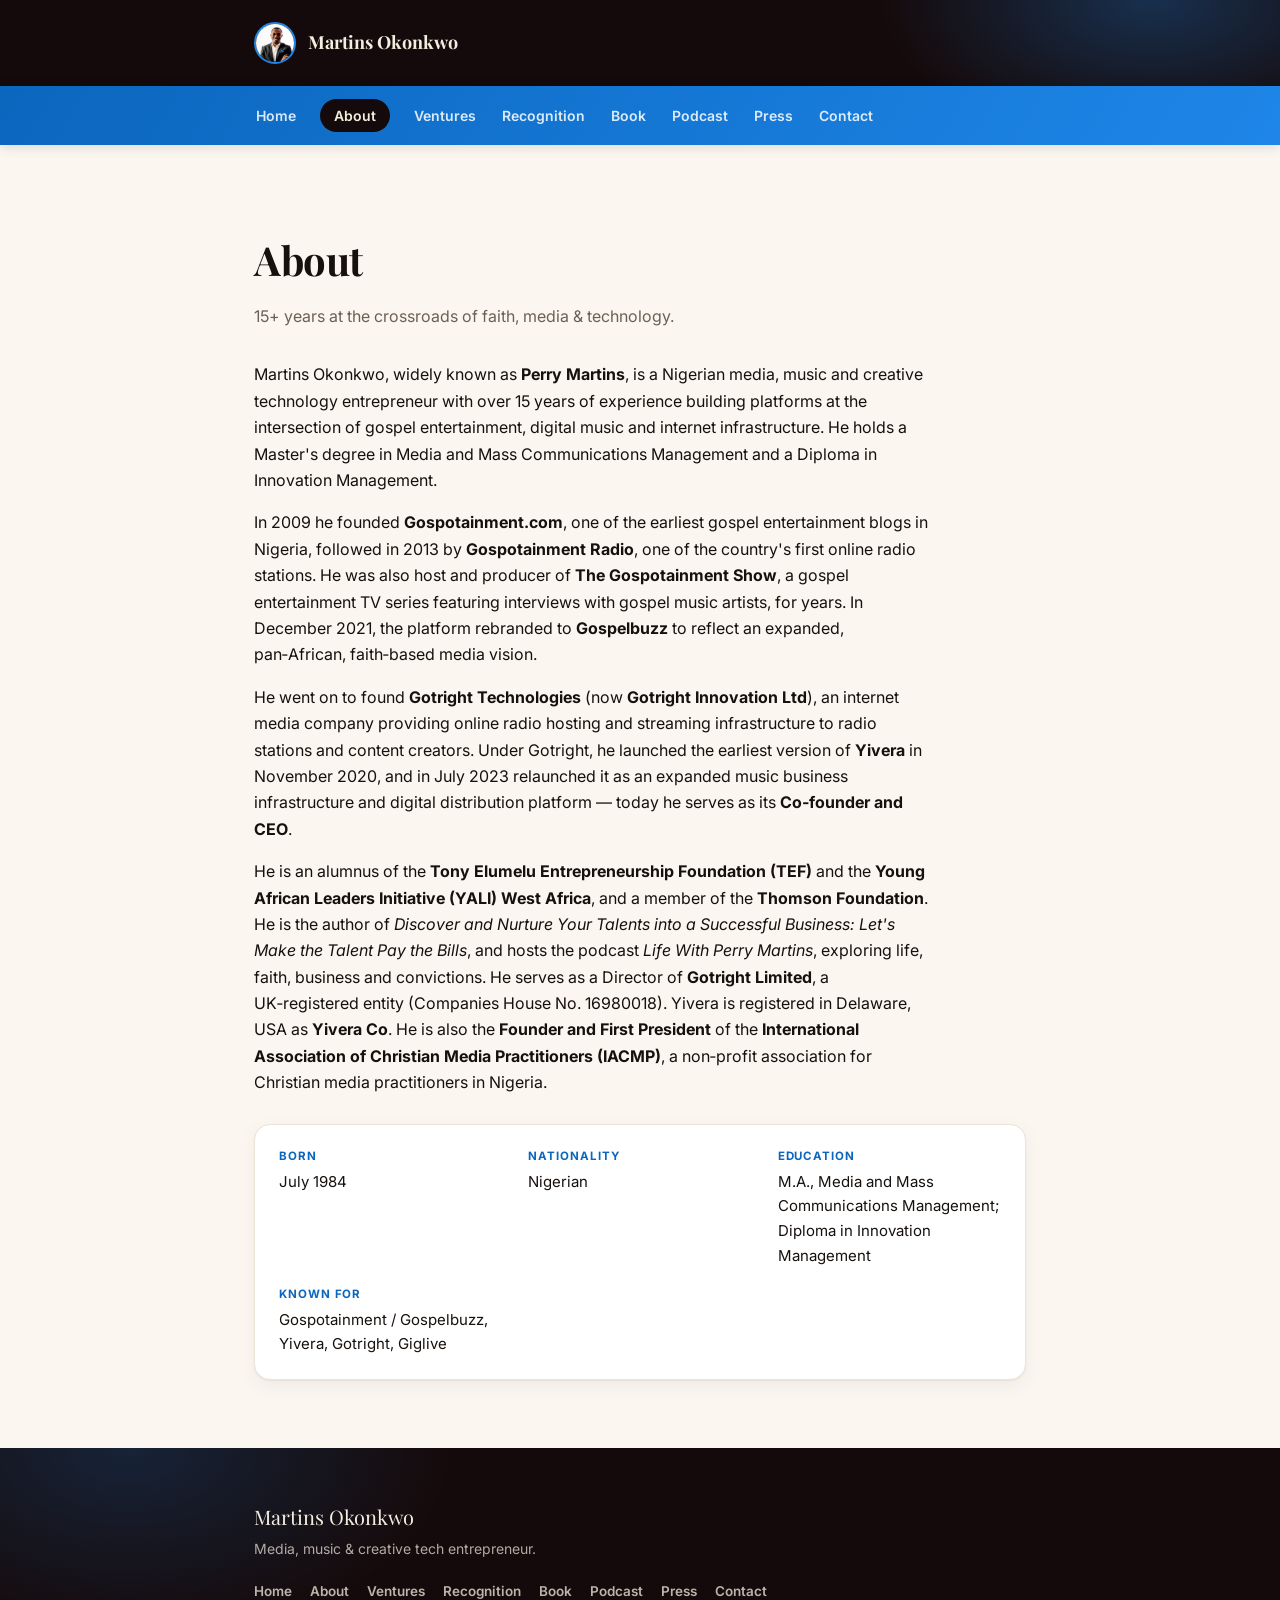
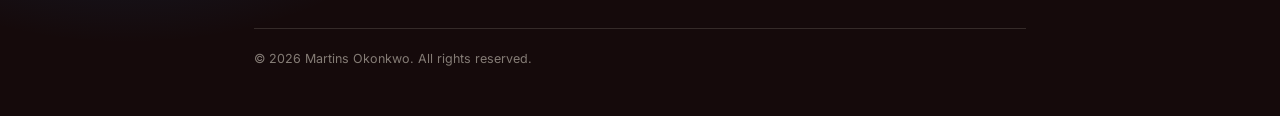
==== about.html @ 7161580d "Move full bio and personal facts (DOB, nationality) to a dedicated About page" ====
<!DOCTYPE html>
<html lang="en">
<head>
<meta charset="UTF-8">
<meta name="viewport" content="width=device-width, initial-scale=1.0">
<title>About — Martins Okonkwo (Perry Martins)</title>
<meta name="description" content="About Martins Okonkwo, known as Perry Martins — a Nigerian media, music and creative tech entrepreneur. Background, education, ventures and biography.">
<link rel="canonical" href="https://martinsokonkwo.com/about.html">
<meta property="og:type" content="profile">
<meta property="og:title" content="About — Martins Okonkwo (Perry Martins)">
<meta property="og:description" content="Background, education, ventures and biography of Martins Okonkwo (Perry Martins).">
<meta property="og:url" content="https://martinsokonkwo.com/about.html">
<meta property="og:image" content="https://martinsokonkwo.com/assets/headshot.jpg">
<meta name="twitter:card" content="summary">
<link rel="icon" href="data:image/svg+xml,%3Csvg xmlns='http://www.w3.org/2000/svg' viewBox='0 0 64 64'%3E%3Crect width='64' height='64' rx='14' fill='%23150a0b'/%3E%3Ctext x='32' y='42' font-family='Georgia,serif' font-size='28' font-weight='700' fill='%231e86e8' text-anchor='middle'%3EMO%3C/text%3E%3C/svg%3E">
<link rel="stylesheet" href="styles.css">
<script type="application/ld+json">
{
  "@context": "https://schema.org",
  "@type": "Person",
  "name": "Martins Okonkwo",
  "alternateName": "Perry Martins",
  "url": "https://martinsokonkwo.com/",
  "image": "https://martinsokonkwo.com/assets/headshot.jpg",
  "jobTitle": "Media, Music and Creative Tech Entrepreneur",
  "description": "Martins Okonkwo, known professionally as Perry Martins, is a Nigerian media, music and creative technology entrepreneur with over 15 years of experience. He founded Gospotainment (now Gospelbuzz), one of Nigeria's earliest gospel entertainment platforms, and Gotright Innovation Ltd. He is Co-founder and CEO of Yivera, a music business infrastructure and digital distribution platform.",
  "nationality": {
    "@type": "Country",
    "name": "Nigeria"
  },
  "birthDate": "1984-07",
  "alumniOf": [
    {
      "@type": "EducationalOrganization",
      "name": "Tony Elumelu Entrepreneurship Foundation"
    },
    {
      "@type": "EducationalOrganization",
      "name": "Young African Leaders Initiative (YALI) West Africa"
    }
  ]
}
</script>
</head>
<body>

<header class="page-header">
  <div class="wrap">
    <a href="/" class="brand">
      <img class="brand-avatar" src="assets/headshot.jpg" alt="Martins Okonkwo (Perry Martins)">
      <span>Martins Okonkwo</span>
    </a>
  </div>
</header>

<nav class="subnav">
  <div class="wrap">
    <a href="/">Home</a>
    <a href="/about.html" class="active">About</a>
    <a href="/ventures.html">Ventures</a>
    <a href="/recognition.html">Recognition</a>
    <a href="/book.html">Book</a>
    <a href="/podcast.html">Podcast</a>
    <a href="/press.html">Press</a>
    <a href="/contact.html">Contact</a>
  </div>
</nav>

<main>
  <section id="about">
    <div class="wrap reveal">
      <h1 class="page-title">About</h1>
      <p class="page-intro">15+ years at the crossroads of faith, media &amp; technology.</p>

      <p>Martins Okonkwo, widely known as <strong>Perry Martins</strong>, is a Nigerian media, music and creative technology entrepreneur with over 15 years of experience building platforms at the intersection of gospel entertainment, digital music and internet infrastructure. He holds a Master's degree in Media and Mass Communications Management and a Diploma in Innovation Management.</p>
      <p>In 2009 he founded <strong>Gospotainment.com</strong>, one of the earliest gospel entertainment blogs in Nigeria, followed in 2013 by <strong>Gospotainment Radio</strong>, one of the country's first online radio stations. He was also host and producer of <strong>The Gospotainment Show</strong>, a gospel entertainment TV series featuring interviews with gospel music artists, for years. In December 2021, the platform rebranded to <strong>Gospelbuzz</strong> to reflect an expanded, pan‑African, faith‑based media vision.</p>
      <p>He went on to found <strong>Gotright Technologies</strong> (now <strong>Gotright Innovation Ltd</strong>), an internet media company providing online radio hosting and streaming infrastructure to radio stations and content creators. Under Gotright, he launched the earliest version of <strong>Yivera</strong> in November 2020, and in July 2023 relaunched it as an expanded music business infrastructure and digital distribution platform — today he serves as its <strong>Co‑founder and CEO</strong>.</p>
      <p>He is an alumnus of the <strong>Tony Elumelu Entrepreneurship Foundation (TEF)</strong> and the <strong>Young African Leaders Initiative (YALI) West Africa</strong>, and a member of the <strong>Thomson Foundation</strong>. He is the author of <em>Discover and Nurture Your Talents into a Successful Business: Let's Make the Talent Pay the Bills</em>, and hosts the podcast <em>Life With Perry Martins</em>, exploring life, faith, business and convictions. He serves as a Director of <strong>Gotright Limited</strong>, a UK‑registered entity (Companies House No. 16980018). Yivera is registered in Delaware, USA as <strong>Yivera Co</strong>. He is also the <strong>Founder and First President</strong> of the <strong>International Association of Christian Media Practitioners (IACMP)</strong>, a non‑profit association for Christian media practitioners in Nigeria.</p>

      <dl class="facts">
        <div><dt>Born</dt><dd>July 1984</dd></div>
        <div><dt>Nationality</dt><dd>Nigerian</dd></div>
        <div><dt>Education</dt><dd>M.A., Media and Mass Communications Management; Diploma in Innovation Management</dd></div>
        <div><dt>Known for</dt><dd>Gospotainment / Gospelbuzz, Yivera, Gotright, Giglive</dd></div>
      </dl>
    </div>
  </section>
</main>

<footer>
  <div class="wrap">
    <p class="footer-brand">Martins Okonkwo</p>
    <p>Media, music &amp; creative tech entrepreneur.</p>
    <nav class="footer-links">
      <a href="/">Home</a>
      <a href="/about.html">About</a>
      <a href="/ventures.html">Ventures</a>
      <a href="/recognition.html">Recognition</a>
      <a href="/book.html">Book</a>
      <a href="/podcast.html">Podcast</a>
      <a href="/press.html">Press</a>
      <a href="/contact.html">Contact</a>
    </nav>
    <p class="copyright">&copy; <span id="year"></span> Martins Okonkwo. All rights reserved.</p>
  </div>
</footer>

<script src="script.js" defer></script>

</body>
</html>
---- styles.css ----
@import url('https://fonts.googleapis.com/css2?family=Playfair+Display:wght@600;700;800&family=Inter:wght@400;500;600;700&display=swap');

:root {
  --bg: #fbf7f0;
  --bg-alt: #f3ecdc;
  --surface: #ffffff;
  --text: #17110d;
  --text-muted: #6b6055;
  --accent: #1e86e8;
  --accent-strong: #0b66be;
  --border: #ece4d6;
  --dark-bg: #150a0b;
  --dark-bg-2: #1f1213;
  --dark-surface: #231314;
  --cream: #f4eee0;
  --shadow: 0 1px 2px rgba(23,17,13,0.06), 0 6px 20px rgba(23,17,13,0.05);
  --shadow-lg: 0 10px 30px rgba(23,17,13,0.10), 0 2px 8px rgba(23,17,13,0.06);
  --radius: 16px;
  --max: 820px;
  --font-display: "Playfair Display", Georgia, "Times New Roman", serif;
  --font-body: "Inter", -apple-system, "Segoe UI", Roboto, Helvetica, Arial, sans-serif;
}

@media (prefers-color-scheme: dark) {
  :root {
    --bg: #16140f;
    --bg-alt: #1c1912;
    --surface: #211d17;
    --text: #f2ede4;
    --text-muted: #b9b1a3;
    --accent: #4fa8f5;
    --accent-strong: #7cc1ff;
    --border: #362f24;
    --shadow: 0 1px 2px rgba(0,0,0,0.3), 0 10px 30px rgba(0,0,0,0.35);
    --shadow-lg: 0 14px 34px rgba(0,0,0,0.42), 0 3px 10px rgba(0,0,0,0.3);
  }
}

* { box-sizing: border-box; }

html { scroll-behavior: smooth; }

body {
  margin: 0;
  background: var(--bg);
  color: var(--text);
  font-family: var(--font-body);
  line-height: 1.65;
  -webkit-font-smoothing: antialiased;
  overflow-x: hidden;
}

.wrap {
  max-width: var(--max);
  margin: 0 auto;
  padding: 0 24px;
  position: relative;
}

.scroll-progress {
  position: fixed;
  top: 0; left: 0;
  height: 3px;
  width: 0%;
  background: linear-gradient(90deg, var(--accent), var(--accent-strong));
  z-index: 1000;
  transition: width .08s linear;
}

/* ---------- Hero ---------- */

header.hero {
  position: relative;
  background: var(--dark-bg);
  color: var(--cream);
  padding: 96px 0 76px;
  overflow: hidden;
  isolation: isolate;
}

header.hero::before {
  content: "";
  position: absolute;
  inset: 0;
  z-index: -2;
  background:
    radial-gradient(ellipse 620px 420px at 82% -8%, rgba(30,134,232,0.34), transparent 60%),
    radial-gradient(ellipse 500px 380px at -6% 100%, rgba(30,134,232,0.18), transparent 60%),
    var(--dark-bg);
}

header.hero::after {
  content: "";
  position: absolute;
  inset: 0;
  z-index: -1;
  opacity: 0.5;
  background-image: radial-gradient(rgba(244,238,224,0.10) 1px, transparent 1px);
  background-size: 22px 22px;
  mask-image: radial-gradient(ellipse 70% 70% at 30% 30%, black, transparent);
}

.hero-grid {
  max-width: 1120px;
  margin: 0 auto;
  padding: 0 24px;
  display: flex;
  align-items: center;
  gap: 56px;
  flex-wrap: wrap;
}

.hero-text { flex: 1 1 420px; }

.hero-media {
  position: relative;
  flex: 0 1 380px;
  max-width: 380px;
  margin-left: auto;
}

.hero-media::before {
  content: "";
  position: absolute;
  inset: 20px -20px -20px 20px;
  z-index: 0;
  background: linear-gradient(135deg, var(--accent), #6fc3ff);
  border-radius: 20px;
}

.hero-media img {
  position: relative;
  z-index: 1;
  display: block;
  width: 100%;
  aspect-ratio: 4 / 5;
  object-fit: cover;
  object-position: 50% 15%;
  border-radius: 20px;
  box-shadow: var(--shadow-lg);
}

.broadcast-ring {
  position: absolute;
  top: 20px;
  right: -20px;
  width: 26px;
  height: 26px;
  border-radius: 50%;
  border: 2px solid rgba(111,195,255,0.55);
  transform: translate(50%, -50%) scale(0.6);
  opacity: 0.9;
  z-index: 2;
  animation: broadcastPulse 3.6s ease-out infinite;
  pointer-events: none;
}
.broadcast-ring.r2 { animation-delay: 1.2s; }
.broadcast-ring.r3 { animation-delay: 2.4s; }

@keyframes broadcastPulse {
  0%   { transform: translate(50%, -50%) scale(0.6); opacity: 0.9; }
  100% { transform: translate(50%, -50%) scale(6.5); opacity: 0; }
}

@media (max-width: 760px) {
  .hero-grid { flex-direction: column-reverse; gap: 32px; }
  .hero-media { max-width: 280px; margin: 0 auto; }
}

.hero-text h1 {
  font-family: var(--font-display);
  font-weight: 800;
  margin: 0 0 10px;
  font-size: clamp(34px, 5.6vw, 54px);
  line-height: 1.05;
  letter-spacing: -0.01em;
  color: var(--cream);
}

.hero-text .aka {
  color: rgba(244,238,224,0.72);
  font-size: 17px;
  margin: 0 0 16px;
}

.hero-text .role {
  font-size: 16.5px;
  color: rgba(244,238,224,0.92);
  margin: 0 0 18px;
  max-width: 56ch;
}

.btn {
  display: inline-block;
  background: var(--accent);
  color: #fff;
  font-weight: 700;
  font-size: 14px;
  padding: 11px 24px;
  border-radius: 999px;
  text-decoration: none;
  box-shadow: var(--shadow);
  transition: background-color .15s ease, transform .15s ease, box-shadow .15s ease;
}
.btn:hover { background: var(--accent-strong); transform: translateY(-2px); box-shadow: var(--shadow-lg); }

.link-group { margin: 0 0 36px; }
.link-group:last-child { margin-bottom: 0; }

.tagline-pill {
  display: inline-flex;
  align-items: center;
  gap: 8px;
  background: var(--cream);
  color: var(--dark-bg);
  font-size: 12px;
  font-weight: 700;
  letter-spacing: .08em;
  text-transform: uppercase;
  padding: 9px 18px;
  border-radius: 999px;
  margin-bottom: 20px;
  box-shadow: var(--shadow);
}

.social-row {
  display: flex;
  gap: 10px;
  flex-wrap: wrap;
}

.social-row a {
  font-size: 13.5px;
  font-weight: 600;
  text-decoration: none;
  color: var(--accent-strong);
  border: 1px solid var(--border);
  padding: 7px 14px;
  border-radius: 999px;
  background: var(--surface);
  transition: border-color .15s ease, transform .15s ease, box-shadow .15s ease;
}

.social-row a:hover { border-color: var(--accent); transform: translateY(-2px); box-shadow: var(--shadow); }

header.hero .social-row a {
  color: var(--cream);
  border-color: rgba(244,238,224,0.24);
  background: rgba(244,238,224,0.08);
}
header.hero .social-row a:hover { border-color: var(--accent); background: rgba(244,238,224,0.16); }

/* ---------- Nav ---------- */

nav.subnav {
  position: sticky;
  top: 0;
  background: linear-gradient(120deg, var(--accent-strong), var(--accent));
  z-index: 10;
  box-shadow: 0 2px 12px rgba(0,0,0,0.12);
}

nav.subnav .wrap {
  display: flex;
  gap: 22px;
  padding: 13px 24px;
  overflow-x: auto;
}

nav.subnav a {
  color: rgba(255,255,255,0.85);
  text-decoration: none;
  font-size: 14px;
  font-weight: 600;
  white-space: nowrap;
  padding: 5px 2px;
  transition: color .15s ease;
}

nav.subnav a:hover { color: #fff; }
nav.subnav a.active {
  background: var(--dark-bg);
  color: var(--cream);
  padding: 5px 14px;
  border-radius: 999px;
}

/* ---------- Compact page header ---------- */

header.page-header {
  position: relative;
  background: var(--dark-bg);
  padding: 22px 0;
  overflow: hidden;
}

header.page-header::before {
  content: "";
  position: absolute;
  inset: 0;
  background: radial-gradient(ellipse 420px 220px at 90% 0%, rgba(30,134,232,0.30), transparent 65%);
}

.brand {
  position: relative;
  display: flex;
  align-items: center;
  gap: 12px;
  text-decoration: none;
  color: var(--cream);
  font-family: var(--font-display);
  font-weight: 700;
  font-size: 18px;
}

.brand-avatar {
  width: 42px;
  height: 42px;
  border-radius: 50%;
  object-fit: cover;
  object-position: 50% 12%;
  flex-shrink: 0;
  border: 2px solid var(--accent);
}

/* ---------- Section typography ---------- */

.eyebrow {
  font-size: 12.5px;
  text-transform: uppercase;
  letter-spacing: .12em;
  color: var(--accent-strong);
  font-weight: 700;
  margin: 0 0 10px;
}

.headline {
  font-family: var(--font-display);
  font-weight: 700;
  font-size: clamp(24px, 3.4vw, 34px);
  line-height: 1.18;
  letter-spacing: -0.01em;
  margin: 0 0 22px;
  max-width: 22ch;
}

.page-title {
  font-family: var(--font-display);
  font-weight: 700;
  font-size: clamp(28px, 4.4vw, 40px);
  letter-spacing: -0.01em;
  margin: 14px 0 10px;
}

.page-intro {
  color: var(--text-muted);
  max-width: 62ch;
  margin: 0 0 32px;
  font-size: 16px;
}

/* ---------- Sections ---------- */

section { padding: 68px 0; }
section.alt { background: var(--bg-alt); }

section p { max-width: 68ch; }

.reveal {
  opacity: 0;
  transform: translateY(22px);
  transition: opacity .7s ease, transform .7s ease;
}
.reveal.in-view { opacity: 1; transform: none; }

/* ---------- Cards ---------- */

.cards {
  display: grid;
  grid-template-columns: repeat(auto-fit, minmax(250px, 1fr));
  gap: 20px;
  margin-top: 8px;
}

.card {
  position: relative;
  background: var(--surface);
  border: 1px solid var(--border);
  border-radius: var(--radius);
  padding: 24px 22px 22px;
  box-shadow: var(--shadow);
  overflow: hidden;
  transition: transform .2s ease, box-shadow .2s ease, border-color .2s ease;
}

.card::before {
  content: "";
  position: absolute;
  top: 0; left: 0; right: 0;
  height: 4px;
  background: linear-gradient(90deg, var(--accent), var(--accent-strong));
  opacity: 0;
  transition: opacity .2s ease;
}

.card:hover {
  transform: translateY(-5px);
  box-shadow: var(--shadow-lg);
  border-color: color-mix(in srgb, var(--accent) 35%, var(--border));
}
.card:hover::before { opacity: 1; }

.venture-logo {
  display: block;
  height: 34px;
  width: auto;
  max-width: 160px;
  margin-bottom: 14px;
  object-fit: contain;
  object-position: left center;
}

.badge {
  width: 40px;
  height: 40px;
  border-radius: 11px;
  background: linear-gradient(135deg, var(--accent), var(--accent-strong));
  color: #fff;
  display: flex;
  align-items: center;
  justify-content: center;
  font-family: var(--font-display);
  font-weight: 700;
  font-size: 16px;
  margin-bottom: 14px;
}

.podcast-card, .book-card, .award-card {
  display: flex;
  gap: 22px;
  align-items: flex-start;
}
.podcast-cover {
  width: 128px;
  height: 128px;
  border-radius: 12px;
  object-fit: cover;
  flex-shrink: 0;
  box-shadow: var(--shadow-lg);
}
.book-cover {
  width: 128px;
  height: auto;
  border-radius: 6px;
  flex-shrink: 0;
  box-shadow: var(--shadow-lg);
}
.award-photo {
  width: 110px;
  height: auto;
  border-radius: 10px;
  flex-shrink: 0;
  box-shadow: var(--shadow-lg);
}
@media (max-width: 480px) {
  .podcast-card, .book-card, .award-card { flex-direction: column; }
  .podcast-cover { width: 100px; height: 100px; }
  .book-cover { width: 110px; }
  .award-photo { width: 100px; }
}

.card h3 { margin: 0 0 6px; font-size: 17.5px; letter-spacing: -0.005em; }
.card h3 a { color: inherit; text-decoration: none; }
.card h3 a:hover { color: var(--accent-strong); }

.video-embed {
  position: relative;
  width: 100%;
  aspect-ratio: 16 / 9;
  border-radius: 12px;
  overflow: hidden;
  box-shadow: var(--shadow-lg);
  background: #000;
}
.video-embed iframe {
  position: absolute;
  inset: 0;
  width: 100%;
  height: 100%;
  border: 0;
  display: block;
}
.card .tag {
  display: inline-block;
  font-size: 11.5px;
  text-transform: uppercase;
  letter-spacing: .06em;
  color: var(--accent-strong);
  font-weight: 700;
  margin-bottom: 8px;
}
.card p { margin: 0; font-size: 14.5px; color: var(--text-muted); }

/* ---------- Facts ---------- */

dl.facts {
  margin: 28px 0 0;
  display: grid;
  grid-template-columns: repeat(auto-fit, minmax(220px, 1fr));
  gap: 16px 26px;
  background: var(--surface);
  border: 1px solid var(--border);
  border-radius: var(--radius);
  padding: 22px 24px;
  box-shadow: var(--shadow);
}
dl.facts > div { margin: 0; }
dl.facts dt {
  font-size: 11.5px;
  text-transform: uppercase;
  letter-spacing: .08em;
  color: var(--accent-strong);
  font-weight: 700;
  margin: 0 0 4px;
}
dl.facts dd {
  margin: 0;
  font-size: 15px;
  color: var(--text);
}

/* ---------- Lists ---------- */

ul.plain { list-style: none; margin: 0; padding: 0; }
ul.plain li {
  padding: 16px 0;
  border-top: 1px solid var(--border);
}
ul.plain li:first-child { border-top: none; }

.press-item a {
  color: var(--text);
  text-decoration: none;
  font-weight: 600;
  font-size: 15.5px;
  transition: color .15s ease;
}
.press-item a:hover { color: var(--accent-strong); }
.press-item .source {
  display: block;
  font-size: 13px;
  color: var(--text-muted);
  margin-top: 3px;
}

.award {
  display: flex;
  gap: 16px;
  align-items: baseline;
}
.award .year {
  font-variant-numeric: tabular-nums;
  color: var(--accent-strong);
  font-weight: 700;
  font-size: 13.5px;
  min-width: 44px;
}

/* ---------- Footer ---------- */

footer {
  position: relative;
  background: var(--dark-bg);
  color: rgba(244,238,224,0.7);
  padding: 52px 0 40px;
  overflow: hidden;
}
footer::before {
  content: "";
  position: absolute;
  inset: 0;
  background: radial-gradient(ellipse 500px 300px at 10% 0%, rgba(30,134,232,0.20), transparent 65%);
}
footer .wrap { position: relative; }
footer p { margin: 0 0 6px; font-size: 14px; }
footer .social-row { margin: 16px 0 26px; }
footer .social-row a {
  color: var(--cream);
  border-color: rgba(244,238,224,0.22);
  background: rgba(244,238,224,0.07);
}
footer .social-row a:hover { border-color: var(--accent); background: rgba(244,238,224,0.14); }
footer .copyright {
  border-top: 1px solid rgba(244,238,224,0.14);
  padding-top: 20px;
  font-size: 12.5px;
  color: rgba(244,238,224,0.5);
}
.footer-brand {
  font-family: var(--font-display);
  font-size: 20px;
  color: var(--cream);
  margin: 0 0 4px;
}
.footer-links {
  display: flex;
  flex-wrap: wrap;
  gap: 8px 18px;
  margin: 20px 0 26px;
}
.footer-links a {
  color: rgba(244,238,224,0.75);
  text-decoration: none;
  font-size: 13.5px;
  font-weight: 600;
  transition: color .15s ease;
}
.footer-links a:hover { color: var(--accent); }

@media (max-width: 520px) {
  header.hero { padding: 52px 0 40px; }
}
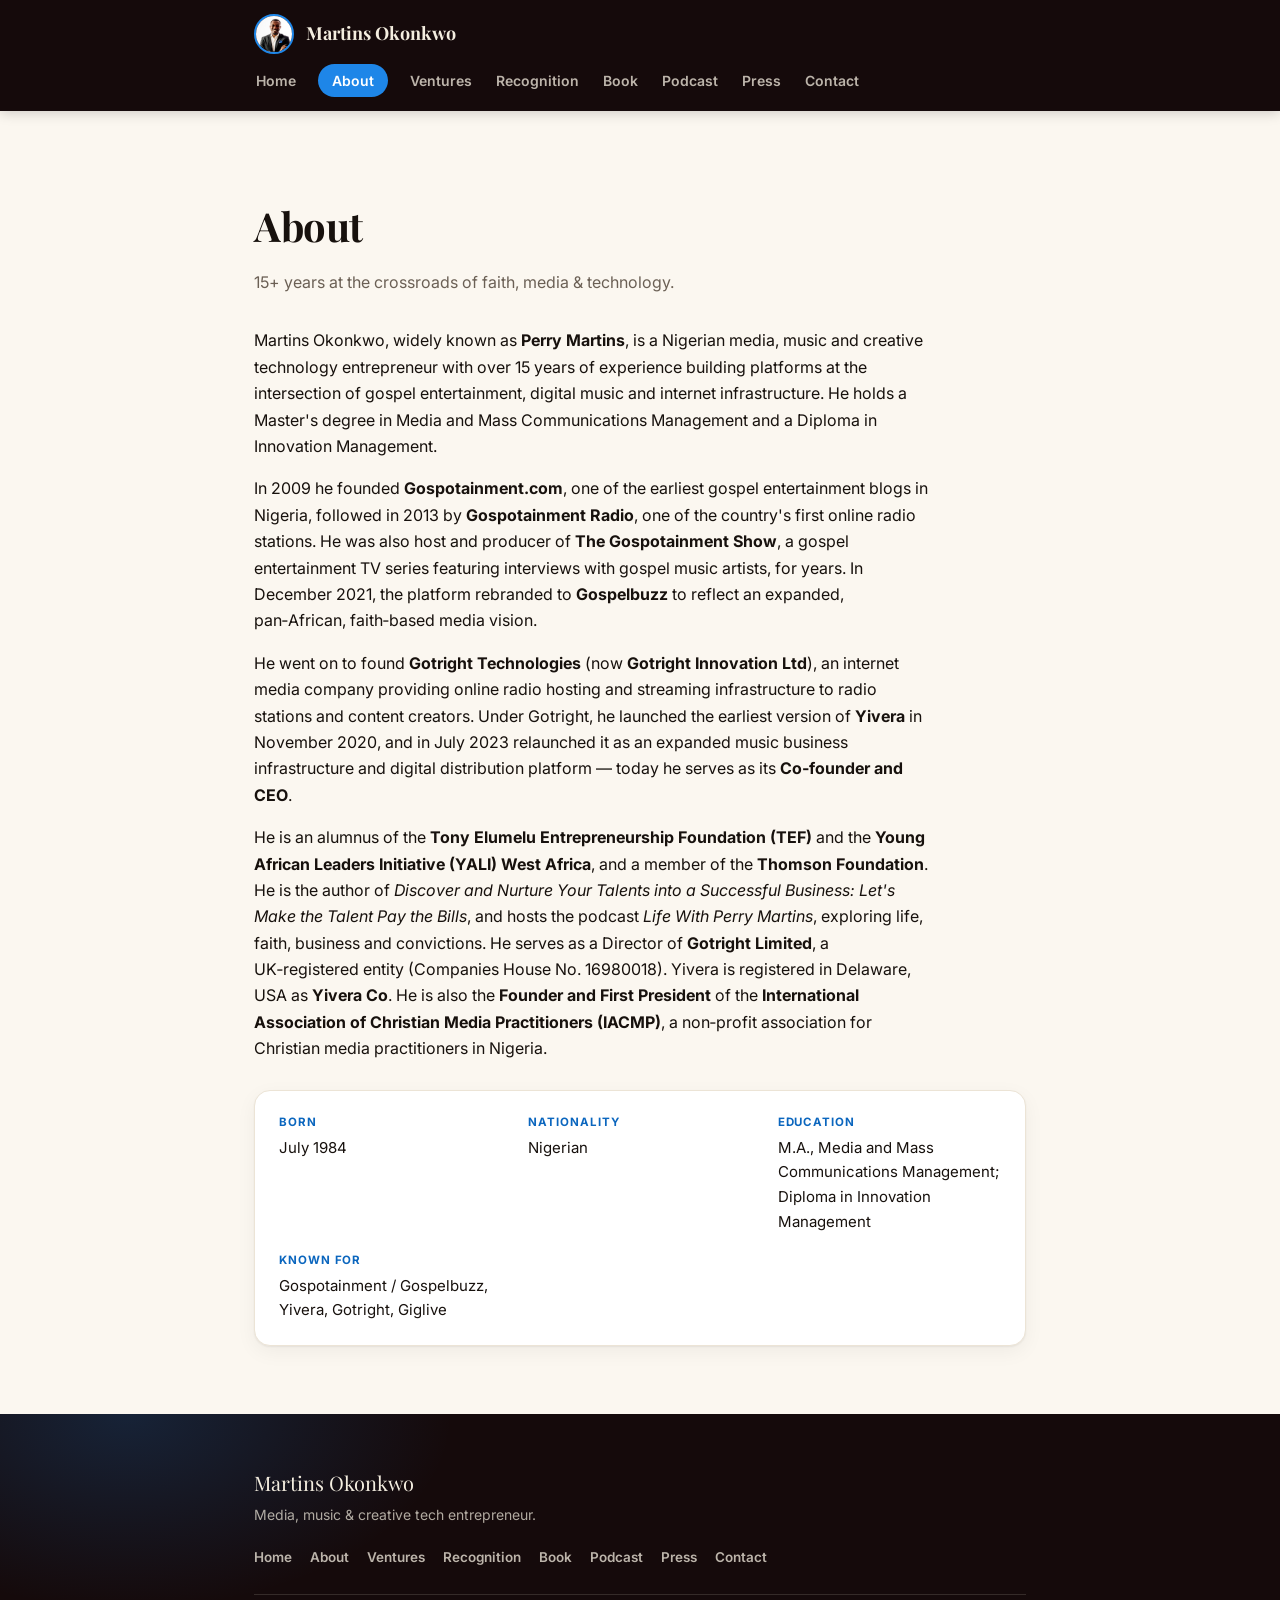
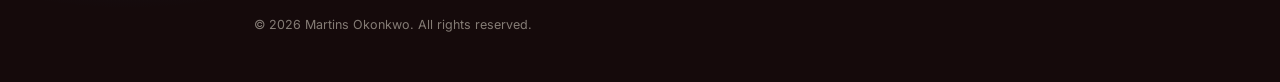
==== commit cc2f5bf2: "Merge logo and nav into a single sticky top header across all pages" ====
--- a/about.html
+++ b/about.html
@@ -44,27 +44,24 @@
 </head>
 <body>
 
-<header class="page-header">
-  <div class="wrap">
+<header class="site-header">
+  <div class="wrap site-header-inner">
     <a href="/" class="brand">
       <img class="brand-avatar" src="assets/headshot.jpg" alt="Martins Okonkwo (Perry Martins)">
       <span>Martins Okonkwo</span>
     </a>
+    <nav class="site-nav">
+      <a href="/">Home</a>
+      <a href="/about.html" class="active">About</a>
+      <a href="/ventures.html">Ventures</a>
+      <a href="/recognition.html">Recognition</a>
+      <a href="/book.html">Book</a>
+      <a href="/podcast.html">Podcast</a>
+      <a href="/press.html">Press</a>
+      <a href="/contact.html">Contact</a>
+    </nav>
   </div>
 </header>
-
-<nav class="subnav">
-  <div class="wrap">
-    <a href="/">Home</a>
-    <a href="/about.html" class="active">About</a>
-    <a href="/ventures.html">Ventures</a>
-    <a href="/recognition.html">Recognition</a>
-    <a href="/book.html">Book</a>
-    <a href="/podcast.html">Podcast</a>
-    <a href="/press.html">Press</a>
-    <a href="/contact.html">Contact</a>
-  </div>
-</nav>
 
 <main>
   <section id="about">
--- a/styles.css
+++ b/styles.css
@@ -252,23 +252,34 @@
 
 /* ---------- Nav ---------- */
 
-nav.subnav {
+/* ---------- Site header (logo + nav, one bar) ---------- */
+
+header.site-header {
   position: sticky;
   top: 0;
-  background: linear-gradient(120deg, var(--accent-strong), var(--accent));
-  z-index: 10;
-  box-shadow: 0 2px 12px rgba(0,0,0,0.12);
-}
-
-nav.subnav .wrap {
-  display: flex;
-  gap: 22px;
-  padding: 13px 24px;
-  overflow-x: auto;
-}
-
-nav.subnav a {
-  color: rgba(255,255,255,0.85);
+  z-index: 20;
+  background: var(--dark-bg);
+  box-shadow: 0 2px 12px rgba(0,0,0,0.18);
+}
+
+.site-header-inner {
+  display: flex;
+  align-items: center;
+  justify-content: space-between;
+  flex-wrap: wrap;
+  gap: 10px 24px;
+  padding: 14px 24px;
+}
+
+.site-nav {
+  display: flex;
+  align-items: center;
+  gap: 20px;
+  flex-wrap: wrap;
+}
+
+.site-nav a {
+  color: rgba(244,238,224,0.75);
   text-decoration: none;
   font-size: 14px;
   font-weight: 600;
@@ -277,28 +288,12 @@
   transition: color .15s ease;
 }
 
-nav.subnav a:hover { color: #fff; }
-nav.subnav a.active {
-  background: var(--dark-bg);
-  color: var(--cream);
+.site-nav a:hover { color: var(--cream); }
+.site-nav a.active {
+  background: var(--accent);
+  color: #fff;
   padding: 5px 14px;
   border-radius: 999px;
-}
-
-/* ---------- Compact page header ---------- */
-
-header.page-header {
-  position: relative;
-  background: var(--dark-bg);
-  padding: 22px 0;
-  overflow: hidden;
-}
-
-header.page-header::before {
-  content: "";
-  position: absolute;
-  inset: 0;
-  background: radial-gradient(ellipse 420px 220px at 90% 0%, rgba(30,134,232,0.30), transparent 65%);
 }
 
 .brand {
@@ -311,16 +306,22 @@
   font-family: var(--font-display);
   font-weight: 700;
   font-size: 18px;
+  flex-shrink: 0;
 }
 
 .brand-avatar {
-  width: 42px;
-  height: 42px;
+  width: 40px;
+  height: 40px;
   border-radius: 50%;
   object-fit: cover;
   object-position: 50% 12%;
   flex-shrink: 0;
   border: 2px solid var(--accent);
+}
+
+@media (max-width: 640px) {
+  .site-header-inner { justify-content: flex-start; }
+  .site-nav { gap: 14px 16px; }
 }
 
 /* ---------- Section typography ---------- */
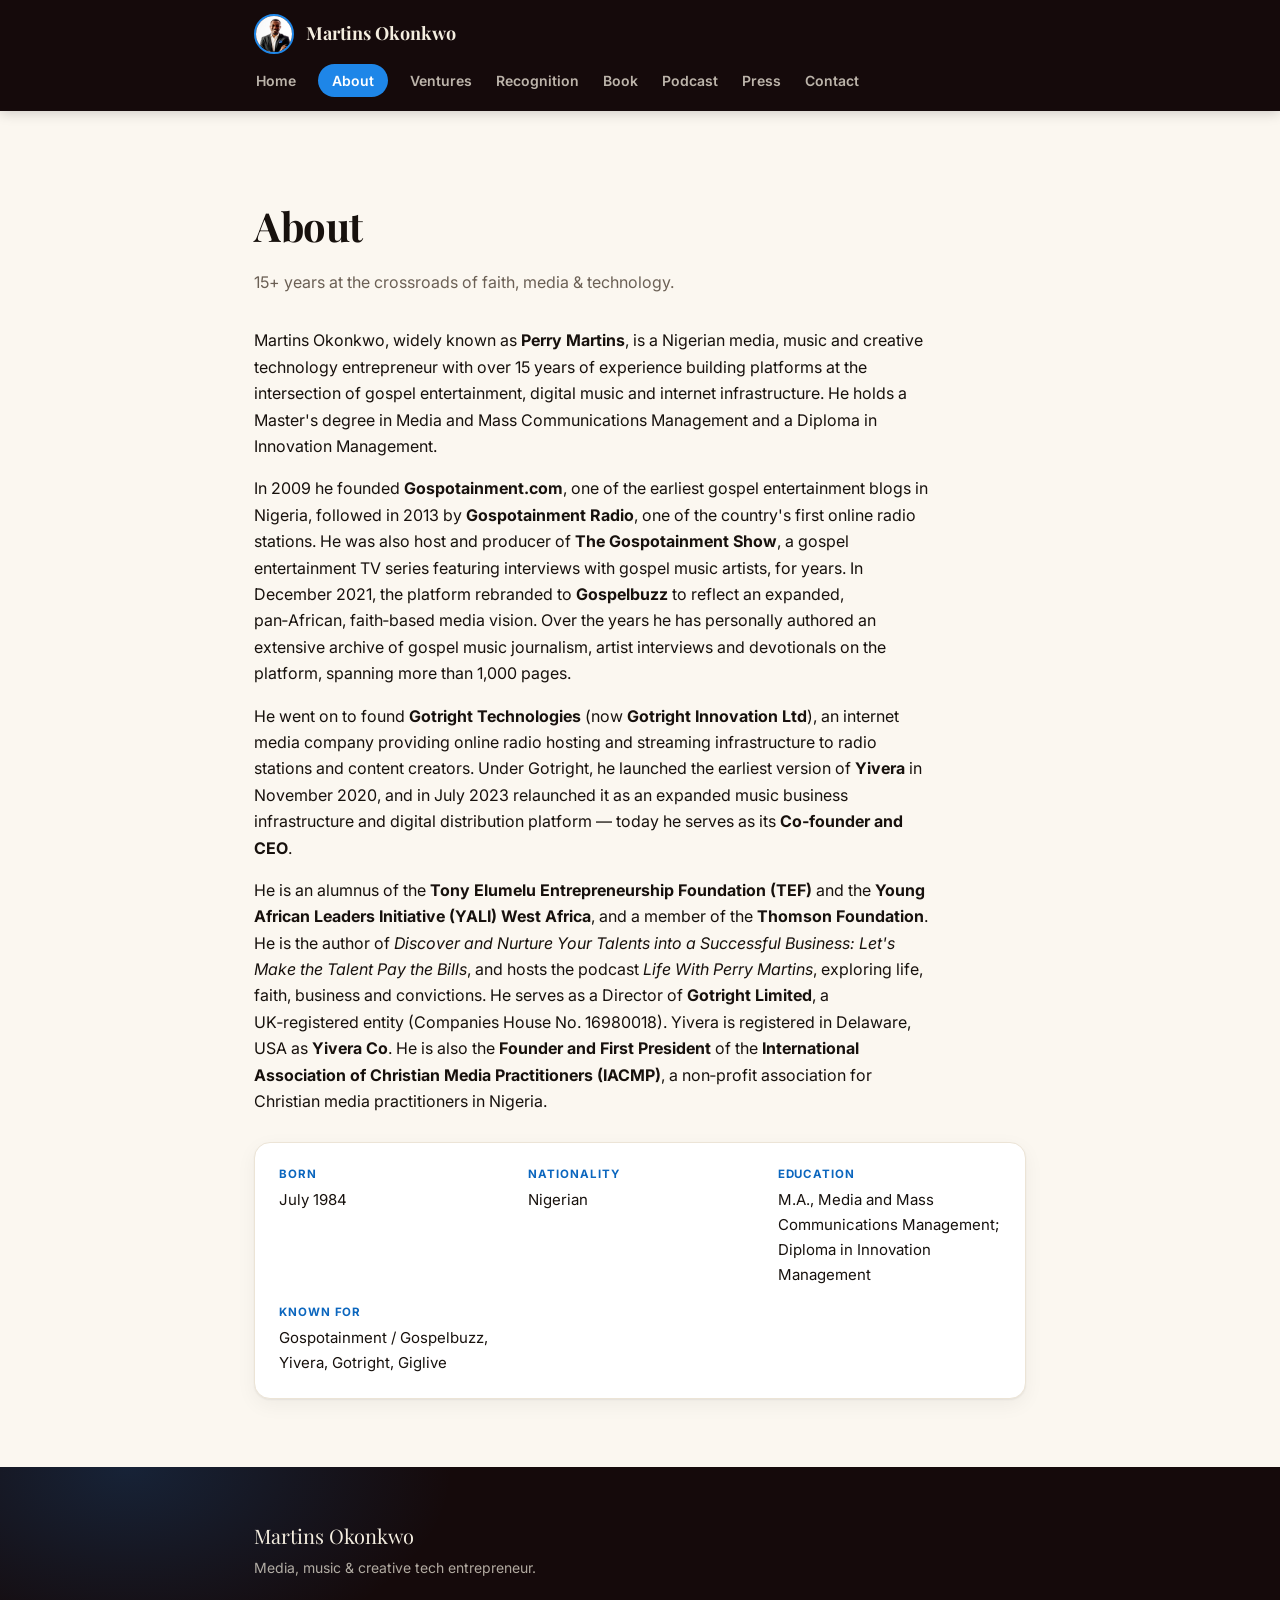
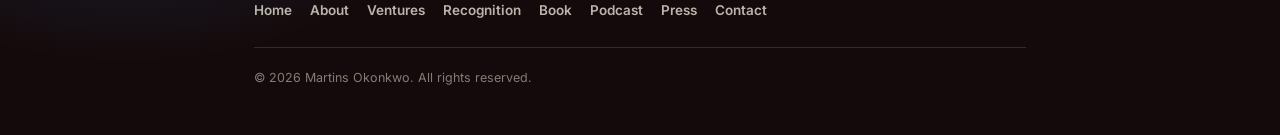
==== commit 8f81b3bb: "Add Gospelbuzz author archive as Publications" ====
--- a/about.html
+++ b/about.html
@@ -70,7 +70,7 @@
       <p class="page-intro">15+ years at the crossroads of faith, media &amp; technology.</p>
 
       <p>Martins Okonkwo, widely known as <strong>Perry Martins</strong>, is a Nigerian media, music and creative technology entrepreneur with over 15 years of experience building platforms at the intersection of gospel entertainment, digital music and internet infrastructure. He holds a Master's degree in Media and Mass Communications Management and a Diploma in Innovation Management.</p>
-      <p>In 2009 he founded <strong>Gospotainment.com</strong>, one of the earliest gospel entertainment blogs in Nigeria, followed in 2013 by <strong>Gospotainment Radio</strong>, one of the country's first online radio stations. He was also host and producer of <strong>The Gospotainment Show</strong>, a gospel entertainment TV series featuring interviews with gospel music artists, for years. In December 2021, the platform rebranded to <strong>Gospelbuzz</strong> to reflect an expanded, pan‑African, faith‑based media vision.</p>
+      <p>In 2009 he founded <strong>Gospotainment.com</strong>, one of the earliest gospel entertainment blogs in Nigeria, followed in 2013 by <strong>Gospotainment Radio</strong>, one of the country's first online radio stations. He was also host and producer of <strong>The Gospotainment Show</strong>, a gospel entertainment TV series featuring interviews with gospel music artists, for years. In December 2021, the platform rebranded to <strong>Gospelbuzz</strong> to reflect an expanded, pan‑African, faith‑based media vision. Over the years he has personally authored an extensive archive of gospel music journalism, artist interviews and devotionals on the platform, spanning more than 1,000 pages.</p>
       <p>He went on to found <strong>Gotright Technologies</strong> (now <strong>Gotright Innovation Ltd</strong>), an internet media company providing online radio hosting and streaming infrastructure to radio stations and content creators. Under Gotright, he launched the earliest version of <strong>Yivera</strong> in November 2020, and in July 2023 relaunched it as an expanded music business infrastructure and digital distribution platform — today he serves as its <strong>Co‑founder and CEO</strong>.</p>
       <p>He is an alumnus of the <strong>Tony Elumelu Entrepreneurship Foundation (TEF)</strong> and the <strong>Young African Leaders Initiative (YALI) West Africa</strong>, and a member of the <strong>Thomson Foundation</strong>. He is the author of <em>Discover and Nurture Your Talents into a Successful Business: Let's Make the Talent Pay the Bills</em>, and hosts the podcast <em>Life With Perry Martins</em>, exploring life, faith, business and convictions. He serves as a Director of <strong>Gotright Limited</strong>, a UK‑registered entity (Companies House No. 16980018). Yivera is registered in Delaware, USA as <strong>Yivera Co</strong>. He is also the <strong>Founder and First President</strong> of the <strong>International Association of Christian Media Practitioners (IACMP)</strong>, a non‑profit association for Christian media practitioners in Nigeria.</p>
 
--- a/styles.css
+++ b/styles.css
@@ -83,10 +83,14 @@
   position: absolute;
   inset: 0;
   z-index: -2;
-  background:
-    radial-gradient(ellipse 620px 420px at 82% -8%, rgba(30,134,232,0.34), transparent 60%),
-    radial-gradient(ellipse 500px 380px at -6% 100%, rgba(30,134,232,0.18), transparent 60%),
-    var(--dark-bg);
+  background-image:
+    radial-gradient(ellipse 620px 420px at 82% -8%, rgba(30,134,232,0.38), transparent 60%),
+    radial-gradient(ellipse 500px 380px at -6% 100%, rgba(30,134,232,0.22), transparent 60%),
+    linear-gradient(100deg, rgba(21,10,11,0.90) 0%, rgba(21,10,11,0.78) 45%, rgba(21,10,11,0.92) 100%),
+    url('assets/hero-bg.jpg');
+  background-repeat: no-repeat;
+  background-size: auto, auto, auto, cover;
+  background-position: 0 0, 0 0, 0 0, center 24%;
 }
 
 header.hero::after {
@@ -207,6 +211,13 @@
 .link-group { margin: 0 0 36px; }
 .link-group:last-child { margin-bottom: 0; }
 
+.tagline-row {
+  display: flex;
+  flex-wrap: wrap;
+  gap: 10px;
+  margin-bottom: 20px;
+}
+
 .tagline-pill {
   display: inline-flex;
   align-items: center;
@@ -219,8 +230,15 @@
   text-transform: uppercase;
   padding: 9px 18px;
   border-radius: 999px;
-  margin-bottom: 20px;
+  margin-bottom: 0;
   box-shadow: var(--shadow);
+}
+
+.tagline-pill.outline {
+  background: transparent;
+  color: var(--cream);
+  border: 1.5px solid var(--accent);
+  box-shadow: none;
 }
 
 .social-row {
@@ -421,6 +439,15 @@
   object-position: left center;
 }
 
+.card-thumb {
+  display: block;
+  width: calc(100% + 44px);
+  margin: -24px -22px 16px -22px;
+  height: 140px;
+  object-fit: cover;
+  border-radius: var(--radius) var(--radius) 0 0;
+}
+
 .badge {
   width: 40px;
   height: 40px;
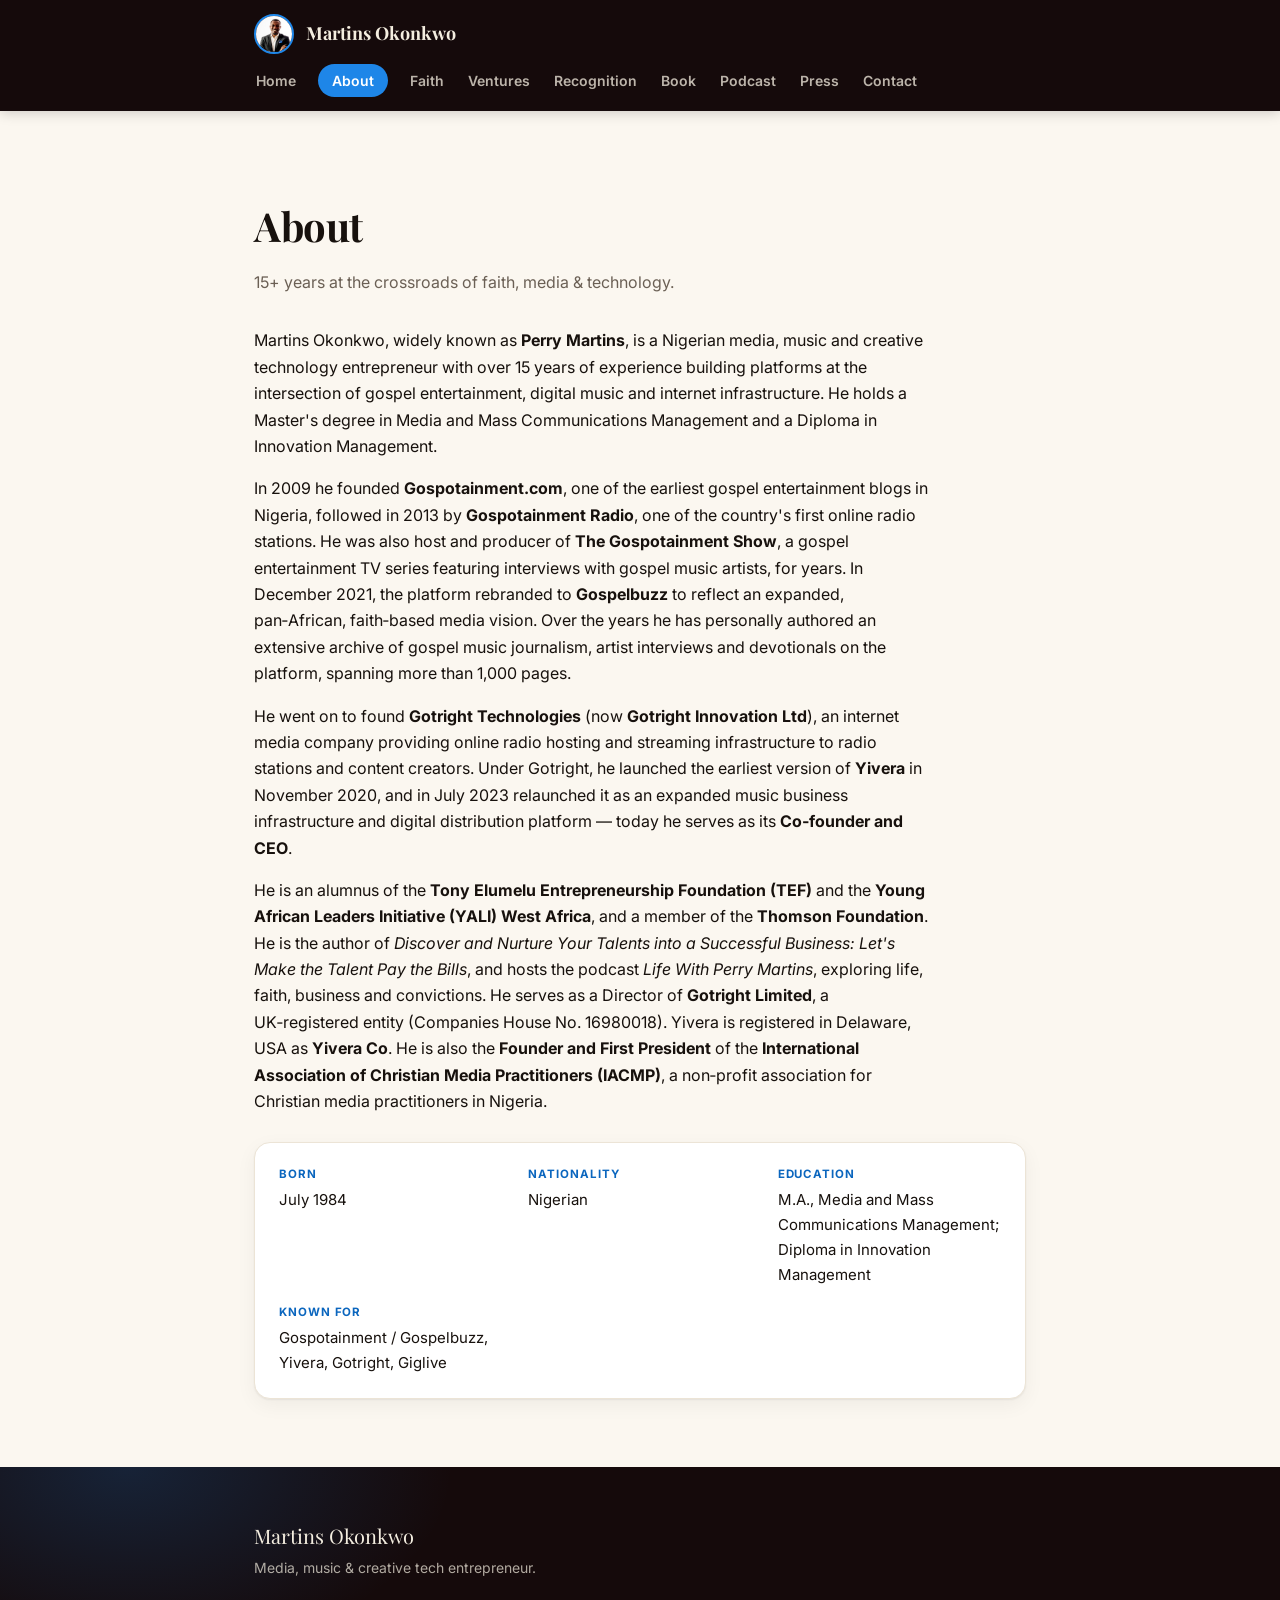
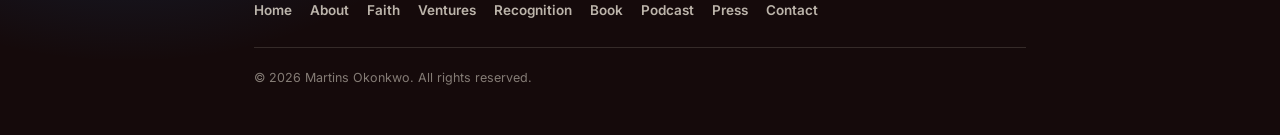
==== commit ed5d3909: "Add Faith page consolidating gospel media, devotionals, IACMP and award" ====
--- a/about.html
+++ b/about.html
@@ -53,6 +53,7 @@
     <nav class="site-nav">
       <a href="/">Home</a>
       <a href="/about.html" class="active">About</a>
+      <a href="/faith.html">Faith</a>
       <a href="/ventures.html">Ventures</a>
       <a href="/recognition.html">Recognition</a>
       <a href="/book.html">Book</a>
@@ -91,6 +92,7 @@
     <nav class="footer-links">
       <a href="/">Home</a>
       <a href="/about.html">About</a>
+      <a href="/faith.html">Faith</a>
       <a href="/ventures.html">Ventures</a>
       <a href="/recognition.html">Recognition</a>
       <a href="/book.html">Book</a>
